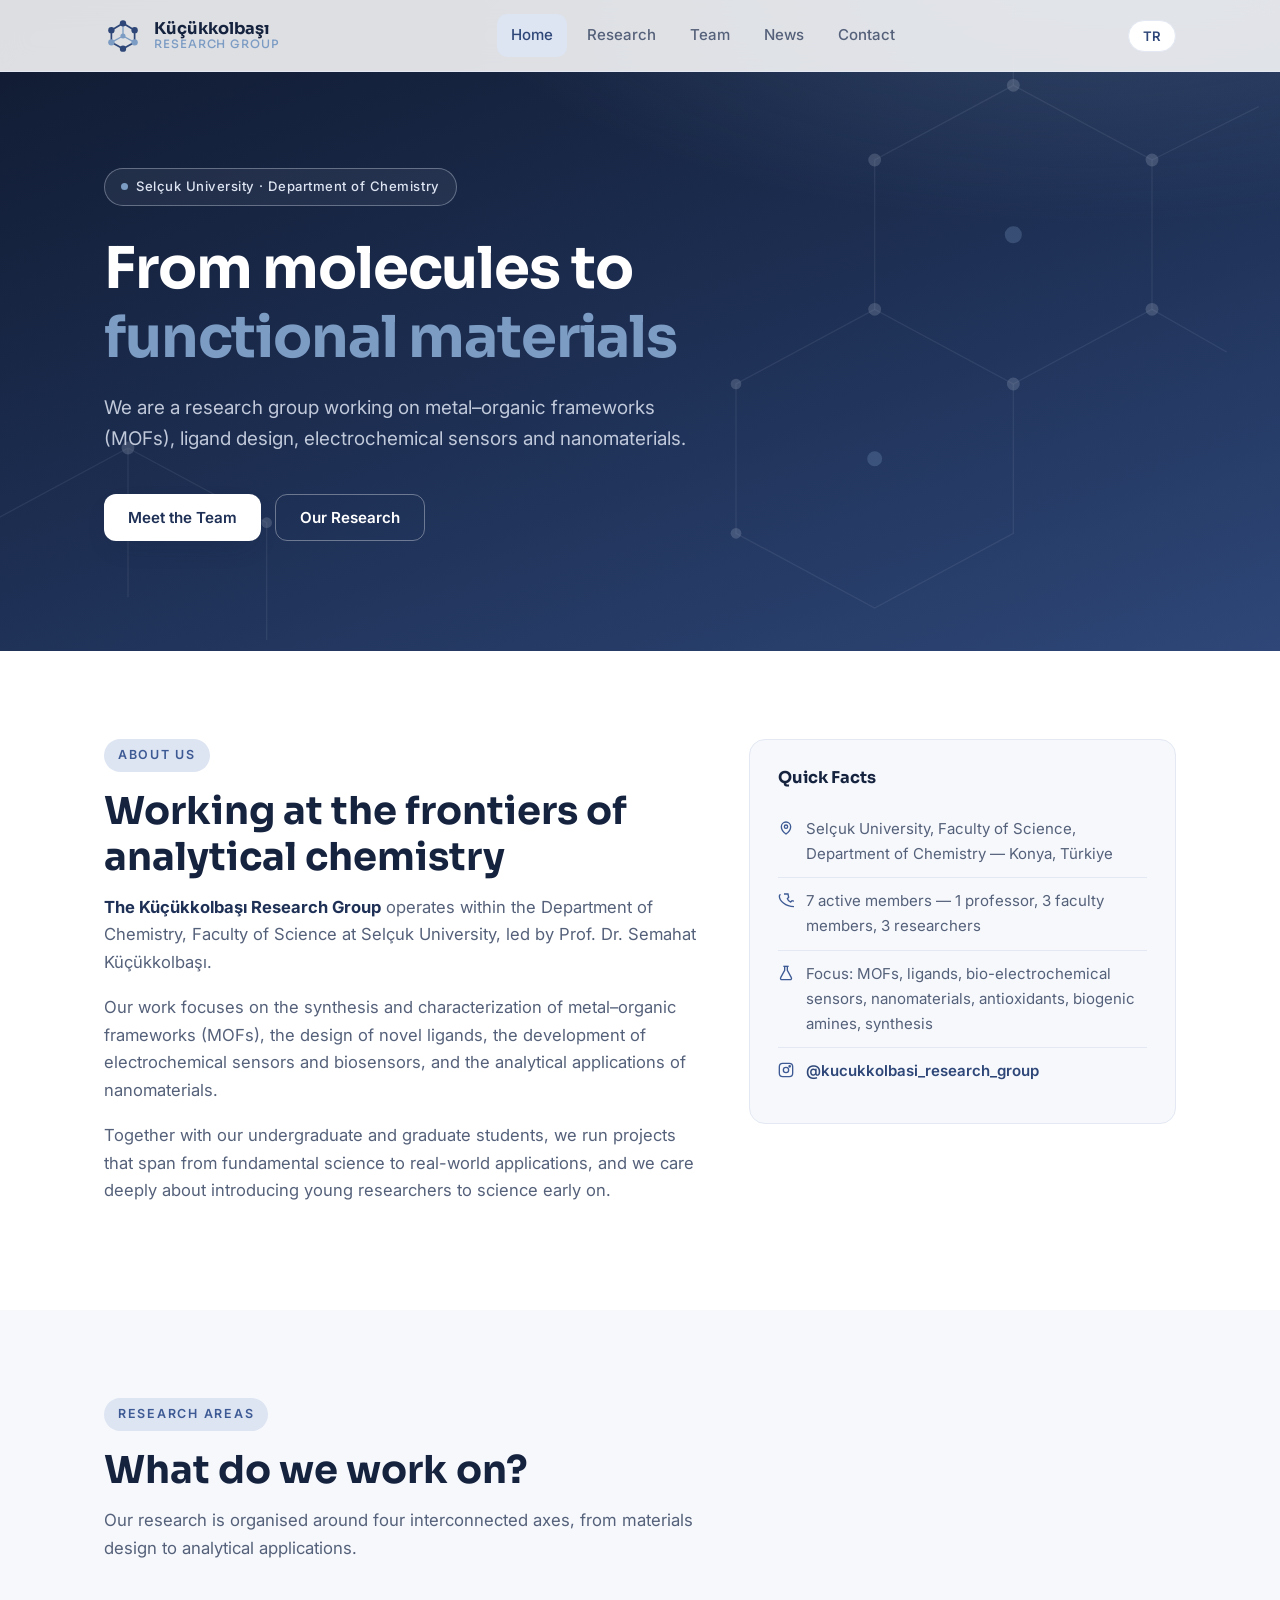
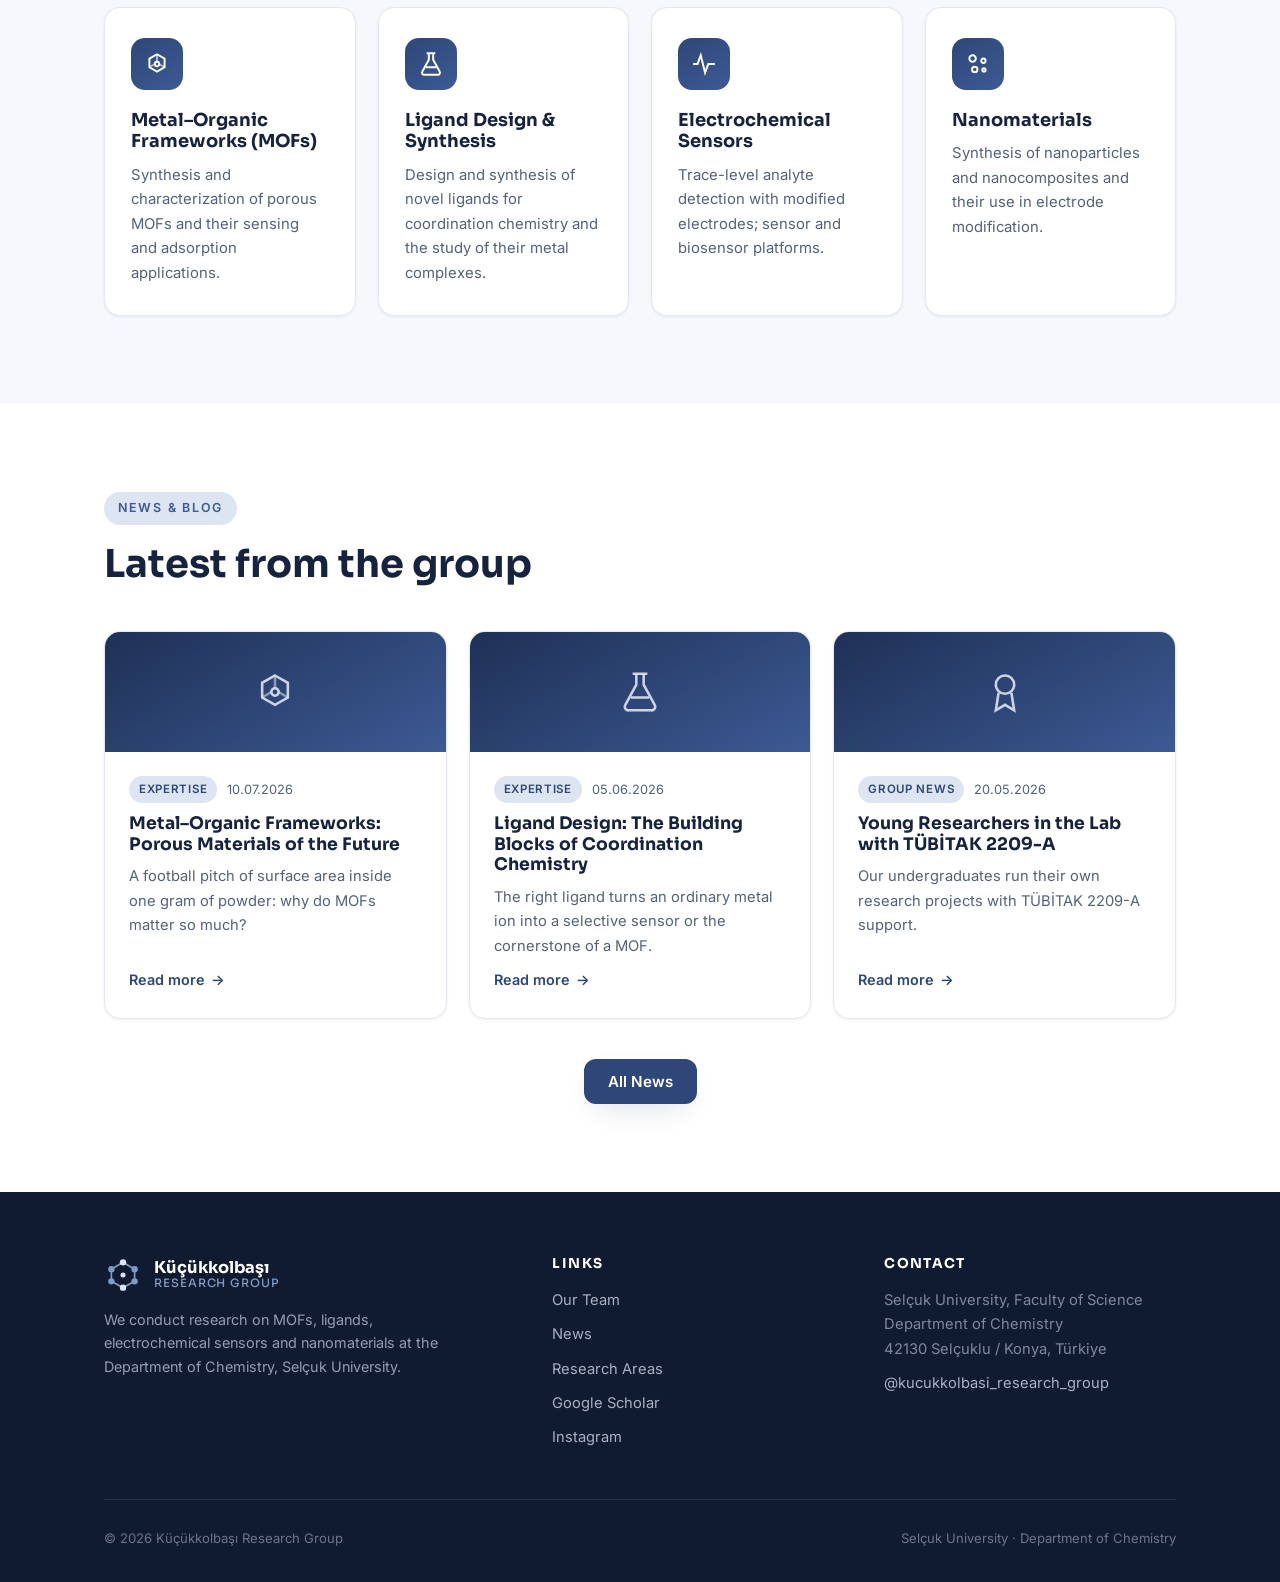
==== index.html @ 821d8e5f "Initial release: bilingual research group website Static TR/EN site for the Kucukkolbasi Research Gr" ====
<!DOCTYPE html>
<html lang="tr" data-lang="tr">
<head>
  <meta charset="UTF-8">
  <meta name="viewport" content="width=device-width, initial-scale=1.0">
  <title>Küçükkolbaşı Research Group — Selçuk Üniversitesi</title>
  <meta name="description" content="Küçükkolbaşı Research Group — Selçuk Üniversitesi Kimya Bölümü. Metal-organik kafesler (MOF), ligand tasarımı, elektrokimyasal sensörler ve nanomalzemeler.">
  <script>
    try {
      var l = localStorage.getItem("krg-lang") ||
              ((navigator.language || "").toLowerCase().indexOf("tr") === 0 ? "tr" : "en");
      document.documentElement.setAttribute("data-lang", l);
      document.documentElement.setAttribute("lang", l);
    } catch (e) {}
  </script>
  <link rel="preconnect" href="https://fonts.googleapis.com">
  <link rel="preconnect" href="https://fonts.gstatic.com" crossorigin>
  <link href="https://fonts.googleapis.com/css2?family=Inter:wght@400;500;600;700&family=Sora:wght@600;700&display=swap" rel="stylesheet">
  <link rel="stylesheet" href="css/style.css">
  <link rel="icon" href="data:image/svg+xml,%3Csvg xmlns='http://www.w3.org/2000/svg' viewBox='0 0 36 36'%3E%3Cpath d='M18 4 30 11v14L18 32 6 25V11Z' fill='%232e4778'/%3E%3Ccircle cx='18' cy='18' r='4' fill='%237c9cc4'/%3E%3C/svg%3E">
</head>
<body>

  <!-- ===================== NAV ===================== -->
  <header class="nav">
    <div class="nav-inner">
      <a class="brand" href="index.html" aria-label="Küçükkolbaşı Research Group">
        <svg width="38" height="38" viewBox="0 0 36 36" fill="none" aria-hidden="true">
          <path d="M18 6 29 12.5V24L18 30 7 24V12.5Z" stroke="#2e4778" stroke-width="1.6"/>
          <path d="M18 18V6M18 18l11 6M18 18 7 24" stroke="#7c9cc4" stroke-width="1.2"/>
          <circle cx="18" cy="6" r="3" fill="#2e4778"/>
          <circle cx="29" cy="12.5" r="3" fill="#2e4778"/>
          <circle cx="29" cy="24" r="3" fill="#7c9cc4"/>
          <circle cx="18" cy="30" r="3" fill="#2e4778"/>
          <circle cx="7" cy="24" r="3" fill="#7c9cc4"/>
          <circle cx="7" cy="12.5" r="3" fill="#2e4778"/>
          <circle cx="18" cy="18" r="2.4" fill="#7c9cc4"/>
        </svg>
        <span class="brand-name">Küçükkolbaşı
          <small><span class="tr">Araştırma Grubu</span><span class="en">Research Group</span></small>
        </span>
      </a>
      <ul class="nav-links">
        <li><a href="index.html" class="active"><span class="tr">Ana Sayfa</span><span class="en">Home</span></a></li>
        <li><a href="index.html#research"><span class="tr">Araştırma</span><span class="en">Research</span></a></li>
        <li><a href="team.html"><span class="tr">Ekibimiz</span><span class="en">Team</span></a></li>
        <li><a href="news.html"><span class="tr">Haberler</span><span class="en">News</span></a></li>
        <li><a href="#contact"><span class="tr">İletişim</span><span class="en">Contact</span></a></li>
      </ul>
      <button class="lang-toggle" aria-label="Change language">EN</button>
      <button class="nav-burger" aria-label="Menu"><span></span><span></span><span></span></button>
    </div>
  </header>

  <!-- ===================== HERO ===================== -->
  <section class="hero" style="padding-bottom: 110px;">
    <svg class="hero-lattice" viewBox="0 0 1200 600" preserveAspectRatio="xMidYMid slice" aria-hidden="true">
      <g stroke="rgba(221,228,242,0.16)" stroke-width="1.2" fill="none">
        <path d="M950 80 1080 150 1080 290 950 360 820 290 820 150Z"/>
        <path d="M820 290 690 360 690 500 820 570 950 500 950 360"/>
        <path d="M1080 290 1150 330"/>
        <path d="M950 80 950 -20M1080 150 1180 100"/>
        <path d="M120 420 250 490 250 630M120 420 120 560M120 420 -10 490"/>
      </g>
      <g fill="rgba(221,228,242,0.35)">
        <circle cx="950" cy="80" r="6"/><circle cx="1080" cy="150" r="6"/>
        <circle cx="1080" cy="290" r="6"/><circle cx="950" cy="360" r="6"/>
        <circle cx="820" cy="150" r="6"/><circle cx="820" cy="290" r="6"/>
        <circle cx="690" cy="360" r="5"/><circle cx="690" cy="500" r="5"/>
        <circle cx="120" cy="420" r="6"/><circle cx="250" cy="490" r="5"/>
      </g>
      <g fill="rgba(124,156,196,0.55)">
        <circle cx="950" cy="220" r="8"/><circle cx="820" cy="430" r="7"/>
      </g>
    </svg>
    <div class="container">
      <span class="hero-badge">
        <span class="tr">Selçuk Üniversitesi · Kimya Bölümü</span>
        <span class="en">Selçuk University · Department of Chemistry</span>
      </span>
      <h1>
        <span class="tr">Moleküllerden <span class="accent">fonksiyonel malzemelere</span></span>
        <span class="en">From molecules to <span class="accent">functional materials</span></span>
      </h1>
      <p class="hero-sub">
        <span class="tr">Metal-organik kafes yapılar (MOF), ligand tasarımı, elektrokimyasal sensörler ve nanomalzemeler üzerine çalışan bir araştırma grubuyuz.</span>
        <span class="en">We are a research group working on metal–organic frameworks (MOFs), ligand design, electrochemical sensors and nanomaterials.</span>
      </p>
      <div class="hero-actions">
        <a class="btn btn-light" href="team.html">
          <span class="tr">Ekibimizle Tanışın</span><span class="en">Meet the Team</span>
        </a>
        <a class="btn btn-ghost" href="#research">
          <span class="tr">Araştırma Alanlarımız</span><span class="en">Our Research</span>
        </a>
      </div>
    </div>
  </section>

  <!-- ===================== ABOUT ===================== -->
  <section id="about">
    <div class="container">
      <div class="about-grid">
        <div class="about-text reveal">
          <span class="section-label"><span class="tr">Hakkımızda</span><span class="en">About Us</span></span>
          <h2 class="section-title">
            <span class="tr">Analitik kimyanın sınırlarında çalışıyoruz</span>
            <span class="en">Working at the frontiers of analytical chemistry</span>
          </h2>
          <p class="tr"><strong>Küçükkolbaşı Araştırma Grubu</strong>, Selçuk Üniversitesi Fen Fakültesi Kimya Bölümü bünyesinde, Prof. Dr. Semahat Küçükkolbaşı liderliğinde faaliyet göstermektedir.</p>
          <p class="en"><strong>The Küçükkolbaşı Research Group</strong> operates within the Department of Chemistry, Faculty of Science at Selçuk University, led by Prof. Dr. Semahat Küçükkolbaşı.</p>
          <p class="tr">Çalışmalarımız; metal-organik kafes yapıların (MOF) sentezi ve karakterizasyonu, yeni ligandların tasarımı, elektrokimyasal sensör ve biyosensör geliştirilmesi ile nanomalzemelerin analitik uygulamaları üzerine yoğunlaşmaktadır.</p>
          <p class="en">Our work focuses on the synthesis and characterization of metal–organic frameworks (MOFs), the design of novel ligands, the development of electrochemical sensors and biosensors, and the analytical applications of nanomaterials.</p>
          <p class="tr">Lisans ve lisansüstü öğrencilerimizle birlikte, temel bilimden gerçek dünya uygulamalarına uzanan projeler yürütüyor; genç araştırmacıların bilimle erken yaşta tanışmasını önemsiyoruz.</p>
          <p class="en">Together with our undergraduate and graduate students, we run projects that span from fundamental science to real-world applications, and we care deeply about introducing young researchers to science early on.</p>
        </div>
        <aside class="fact-card reveal">
          <h3><span class="tr">Kısa Bilgiler</span><span class="en">Quick Facts</span></h3>
          <ul class="fact-list">
            <li>
              <svg width="16" height="16" viewBox="0 0 24 24" fill="none" stroke="currentColor" stroke-width="2"><path d="M12 21s-7-5.1-7-11a7 7 0 0 1 14 0c0 5.9-7 11-7 11Z"/><circle cx="12" cy="10" r="2.5"/></svg>
              <span class="tr">Selçuk Üniversitesi, Fen Fakültesi Kimya Bölümü — Konya</span>
              <span class="en">Selçuk University, Faculty of Science, Department of Chemistry — Konya, Türkiye</span>
            </li>
            <li>
              <svg width="16" height="16" viewBox="0 0 24 24" fill="none" stroke="currentColor" stroke-width="2"><path d="M9 3h6l1 5-2 2c.7 2.3 2.7 4.3 5 5l2-2 5 1v6c0 1-1 2-2 2C11 22 2 13 2 6c0-1 1-2 2-2"/></svg>
              <span class="tr">7 aktif üye — 1 profesör, 3 öğretim elemanı, 3 araştırmacı</span>
              <span class="en">7 active members — 1 professor, 3 faculty members, 3 researchers</span>
            </li>
            <li>
              <svg width="16" height="16" viewBox="0 0 24 24" fill="none" stroke="currentColor" stroke-width="2"><path d="M10 2v6L4 19a2 2 0 0 0 2 3h12a2 2 0 0 0 2-3L14 8V2"/><path d="M8 2h8"/></svg>
              <span class="tr">Odak: MOF'lar, ligandlar, biyo-elektrokimyasal sensörler, nanomalzemeler, antioksidanlar, biyojen aminler, sentez</span>
              <span class="en">Focus: MOFs, ligands, bio-electrochemical sensors, nanomaterials, antioxidants, biogenic amines, synthesis</span>
            </li>
            <li>
              <svg width="16" height="16" viewBox="0 0 24 24" fill="none" stroke="currentColor" stroke-width="2"><rect x="2" y="2" width="20" height="20" rx="5"/><circle cx="12" cy="12" r="4"/><circle cx="17.5" cy="6.5" r="1"/></svg>
              <a href="https://www.instagram.com/kucukkolbasi_research_group/" target="_blank" rel="noopener">@kucukkolbasi_research_group</a>
            </li>
          </ul>
        </aside>
      </div>
    </div>
  </section>

  <!-- ===================== RESEARCH ===================== -->
  <section id="research" class="bg-soft">
    <div class="container">
      <span class="section-label"><span class="tr">Araştırma Alanları</span><span class="en">Research Areas</span></span>
      <h2 class="section-title">
        <span class="tr">Neler üzerine çalışıyoruz?</span>
        <span class="en">What do we work on?</span>
      </h2>
      <p class="section-intro">
        <span class="tr">Malzeme tasarımından analitik uygulamalara uzanan, birbirini besleyen dört ana araştırma eksenimiz var.</span>
        <span class="en">Our research is organised around four interconnected axes, from materials design to analytical applications.</span>
      </p>
      <div class="card-grid">
        <div class="research-card reveal">
          <div class="research-icon">
            <svg width="26" height="26" viewBox="0 0 24 24" fill="none" stroke="currentColor" stroke-width="1.8"><path d="M12 3 19 7v8l-7 4-7-4V7Z"/><circle cx="12" cy="12" r="2"/><path d="M12 10V3M14 12l5 3M10 12l-5 3" stroke-opacity="0.6"/></svg>
          </div>
          <h3><span class="tr">Metal-Organik Kafesler (MOF)</span><span class="en">Metal–Organic Frameworks (MOFs)</span></h3>
          <p>
            <span class="tr">Gözenekli MOF yapılarının sentezi, karakterizasyonu ve sensör ile adsorpsiyon uygulamaları.</span>
            <span class="en">Synthesis and characterization of porous MOFs and their sensing and adsorption applications.</span>
          </p>
        </div>
        <div class="research-card reveal">
          <div class="research-icon">
            <svg width="26" height="26" viewBox="0 0 24 24" fill="none" stroke="currentColor" stroke-width="1.8"><path d="M10 2v6L4 19a2 2 0 0 0 2 3h12a2 2 0 0 0 2-3L14 8V2"/><path d="M8 2h8M7 15h10"/></svg>
          </div>
          <h3><span class="tr">Ligand Tasarımı ve Sentezi</span><span class="en">Ligand Design &amp; Synthesis</span></h3>
          <p>
            <span class="tr">Koordinasyon kimyası için yeni ligandların tasarımı, sentezi ve metal komplekslerinin incelenmesi.</span>
            <span class="en">Design and synthesis of novel ligands for coordination chemistry and the study of their metal complexes.</span>
          </p>
        </div>
        <div class="research-card reveal">
          <div class="research-icon">
            <svg width="26" height="26" viewBox="0 0 24 24" fill="none" stroke="currentColor" stroke-width="1.8"><path d="M2 12h4l3-8 4 16 3-8h6"/></svg>
          </div>
          <h3><span class="tr">Elektrokimyasal Sensörler</span><span class="en">Electrochemical Sensors</span></h3>
          <p>
            <span class="tr">Modifiye elektrotlarla eser düzeyde analit tayini; sensör ve biyosensör platformları.</span>
            <span class="en">Trace-level analyte detection with modified electrodes; sensor and biosensor platforms.</span>
          </p>
        </div>
        <div class="research-card reveal">
          <div class="research-icon">
            <svg width="26" height="26" viewBox="0 0 24 24" fill="none" stroke="currentColor" stroke-width="1.8"><circle cx="7" cy="7" r="3"/><circle cx="17" cy="9" r="2"/><circle cx="9" cy="17" r="2.5"/><circle cx="17.5" cy="17.5" r="1.5"/></svg>
          </div>
          <h3><span class="tr">Nanomalzemeler</span><span class="en">Nanomaterials</span></h3>
          <p>
            <span class="tr">Nanopartiküller ve nanokompozitlerin sentezi ile elektrot modifikasyonunda kullanımı.</span>
            <span class="en">Synthesis of nanoparticles and nanocomposites and their use in electrode modification.</span>
          </p>
        </div>
      </div>
    </div>
  </section>

  <!-- ===================== NEWS ===================== -->
  <section id="news">
    <div class="container">
      <span class="section-label"><span class="tr">Haberler &amp; Blog</span><span class="en">News &amp; Blog</span></span>
      <h2 class="section-title">
        <span class="tr">Gruptan son gelişmeler</span>
        <span class="en">Latest from the group</span>
      </h2>
      <div class="news-grid">
        <article class="news-card reveal">
          <div class="news-card-banner">
            <svg width="44" height="44" viewBox="0 0 24 24" fill="none" stroke="currentColor" stroke-width="1.4"><path d="M12 3 19 7v8l-7 4-7-4V7Z"/><circle cx="12" cy="12" r="2"/><path d="M12 10V3M14 12l5 3M10 12l-5 3" stroke-opacity="0.6"/></svg>
          </div>
          <div class="news-card-body">
            <div class="news-meta">
              <span class="chip"><span class="tr">Uzmanlık</span><span class="en">Expertise</span></span>
              <time datetime="2026-07-10">10.07.2026</time>
            </div>
            <h3><a href="news/mof-nedir.html">
              <span class="tr">Metal-Organik Kafesler: Geleceğin Gözenekli Malzemeleri</span>
              <span class="en">Metal–Organic Frameworks: Porous Materials of the Future</span>
            </a></h3>
            <p>
              <span class="tr">Bir gram tozun içinde bir futbol sahası kadar yüzey alanı: MOF'lar neden bu kadar önemli?</span>
              <span class="en">A football pitch of surface area inside one gram of powder: why do MOFs matter so much?</span>
            </p>
            <a class="news-more" href="news/mof-nedir.html"><span class="tr">Devamını oku</span><span class="en">Read more</span> →</a>
          </div>
        </article>
        <article class="news-card reveal">
          <div class="news-card-banner">
            <svg width="44" height="44" viewBox="0 0 24 24" fill="none" stroke="currentColor" stroke-width="1.4"><path d="M10 2v6L4 19a2 2 0 0 0 2 3h12a2 2 0 0 0 2-3L14 8V2"/><path d="M8 2h8M7 15h10"/></svg>
          </div>
          <div class="news-card-body">
            <div class="news-meta">
              <span class="chip"><span class="tr">Uzmanlık</span><span class="en">Expertise</span></span>
              <time datetime="2026-06-05">05.06.2026</time>
            </div>
            <h3><a href="news/ligand-tasarimi.html">
              <span class="tr">Ligand Tasarımı: Koordinasyon Kimyasının Yapı Taşları</span>
              <span class="en">Ligand Design: The Building Blocks of Coordination Chemistry</span>
            </a></h3>
            <p>
              <span class="tr">Doğru ligand, sıradan bir metal iyonunu seçici bir sensöre ya da bir MOF'un köşe taşına dönüştürür.</span>
              <span class="en">The right ligand turns an ordinary metal ion into a selective sensor or the cornerstone of a MOF.</span>
            </p>
            <a class="news-more" href="news/ligand-tasarimi.html"><span class="tr">Devamını oku</span><span class="en">Read more</span> →</a>
          </div>
        </article>
        <article class="news-card reveal">
          <div class="news-card-banner">
            <svg width="44" height="44" viewBox="0 0 24 24" fill="none" stroke="currentColor" stroke-width="1.4"><circle cx="12" cy="8" r="5"/><path d="M8.5 12.5 7 22l5-3 5 3-1.5-9.5"/></svg>
          </div>
          <div class="news-card-body">
            <div class="news-meta">
              <span class="chip"><span class="tr">Grup Haberleri</span><span class="en">Group News</span></span>
              <time datetime="2026-05-20">20.05.2026</time>
            </div>
            <h3><a href="news/tubitak-2209a.html">
              <span class="tr">TÜBİTAK 2209-A ile Genç Araştırmacılar Laboratuvarda</span>
              <span class="en">Young Researchers in the Lab with TÜBİTAK 2209-A</span>
            </a></h3>
            <p>
              <span class="tr">Lisans öğrencilerimiz TÜBİTAK 2209-A destekleriyle kendi araştırma projelerini yürütüyor.</span>
              <span class="en">Our undergraduates run their own research projects with TÜBİTAK 2209-A support.</span>
            </p>
            <a class="news-more" href="news/tubitak-2209a.html"><span class="tr">Devamını oku</span><span class="en">Read more</span> →</a>
          </div>
        </article>
      </div>
      <div class="section-foot">
        <a class="btn btn-primary" href="news.html">
          <span class="tr">Tüm Haberler</span><span class="en">All News</span>
        </a>
      </div>
    </div>
  </section>

  <!-- ===================== FOOTER ===================== -->
  <footer class="footer" id="contact">
    <div class="container">
      <div class="footer-grid">
        <div>
          <a class="brand" href="index.html">
            <svg width="38" height="38" viewBox="0 0 36 36" fill="none" aria-hidden="true">
              <path d="M18 6 29 12.5V24L18 30 7 24V12.5Z" stroke="#7c9cc4" stroke-width="1.6"/>
              <circle cx="18" cy="6" r="3" fill="#dde4f2"/>
              <circle cx="29" cy="12.5" r="3" fill="#7c9cc4"/>
              <circle cx="29" cy="24" r="3" fill="#7c9cc4"/>
              <circle cx="18" cy="30" r="3" fill="#dde4f2"/>
              <circle cx="7" cy="24" r="3" fill="#7c9cc4"/>
              <circle cx="7" cy="12.5" r="3" fill="#7c9cc4"/>
              <circle cx="18" cy="18" r="2.4" fill="#dde4f2"/>
            </svg>
            <span class="brand-name">Küçükkolbaşı
              <small><span class="tr">Araştırma Grubu</span><span class="en">Research Group</span></small>
            </span>
          </a>
          <p>
            <span class="tr">Selçuk Üniversitesi Kimya Bölümü'nde MOF'lar, ligandlar, elektrokimyasal sensörler ve nanomalzemeler üzerine araştırmalar yürütüyoruz.</span>
            <span class="en">We conduct research on MOFs, ligands, electrochemical sensors and nanomaterials at the Department of Chemistry, Selçuk University.</span>
          </p>
        </div>
        <div>
          <h4><span class="tr">Bağlantılar</span><span class="en">Links</span></h4>
          <ul class="footer-list">
            <li><a href="team.html"><span class="tr">Ekibimiz</span><span class="en">Our Team</span></a></li>
            <li><a href="news.html"><span class="tr">Haberler</span><span class="en">News</span></a></li>
            <li><a href="index.html#research"><span class="tr">Araştırma Alanları</span><span class="en">Research Areas</span></a></li>
            <li><a href="https://scholar.google.com/citations?user=sWPpHgcAAAAJ" target="_blank" rel="noopener">Google Scholar</a></li>
            <li><a href="https://www.instagram.com/kucukkolbasi_research_group/" target="_blank" rel="noopener">Instagram</a></li>
          </ul>
        </div>
        <div>
          <h4><span class="tr">İletişim</span><span class="en">Contact</span></h4>
          <ul class="footer-list">
            <li class="muted">
              <span class="tr">Selçuk Üniversitesi, Fen Fakültesi<br>Kimya Bölümü<br>42130 Selçuklu / Konya</span>
              <span class="en">Selçuk University, Faculty of Science<br>Department of Chemistry<br>42130 Selçuklu / Konya, Türkiye</span>
            </li>
            <li><a href="https://www.instagram.com/kucukkolbasi_research_group/" target="_blank" rel="noopener">@kucukkolbasi_research_group</a></li>
          </ul>
        </div>
      </div>
      <div class="footer-bottom">
        <span>© <span data-year>2026</span> Küçükkolbaşı Research Group</span>
        <span><span class="tr">Selçuk Üniversitesi · Kimya Bölümü</span><span class="en">Selçuk University · Department of Chemistry</span></span>
      </div>
    </div>
  </footer>

  <script src="js/main.js"></script>
</body>
</html>
---- css/style.css ----
/* ============================================================
   Küçükkolbaşı Research Group — site stylesheet
   Brand: deep navy on white (from Instagram logo), steel-blue accents
   ============================================================ */

:root {
  --navy-950: #101a30;
  --navy-900: #16233f;
  --navy-800: #1e3055;
  --navy-700: #2e4778;   /* primary brand (logo) */
  --navy-600: #3d5a94;
  --steel:    #7c9cc4;
  --mist:     #dde4f2;
  --paper:    #f6f8fc;
  --white:    #ffffff;
  --ink:      #1c2536;
  --ink-soft: #55617a;
  --line:     #e3e8f2;

  --font-head: "Sora", "Segoe UI", sans-serif;
  --font-body: "Inter", "Segoe UI", sans-serif;

  --radius: 16px;
  --shadow-sm: 0 1px 3px rgba(22, 35, 63, 0.08);
  --shadow-md: 0 10px 30px -12px rgba(22, 35, 63, 0.22);
  --shadow-lg: 0 24px 60px -20px rgba(22, 35, 63, 0.35);
  --nav-h: 72px;
}

* { margin: 0; padding: 0; box-sizing: border-box; }

html { scroll-behavior: smooth; scroll-padding-top: calc(var(--nav-h) + 16px); }

body {
  font-family: var(--font-body);
  color: var(--ink);
  background: var(--white);
  line-height: 1.65;
  -webkit-font-smoothing: antialiased;
}

/* ---- language toggle: only one language visible at a time ---- */
html[data-lang="tr"] .en { display: none !important; }
html[data-lang="en"] .tr { display: none !important; }

img { max-width: 100%; display: block; }
a { color: var(--navy-700); text-decoration: none; }

h1, h2, h3, h4 { font-family: var(--font-head); line-height: 1.2; color: var(--navy-900); }

.container { max-width: 1120px; margin: 0 auto; padding: 0 24px; }

section { padding: 88px 0; }

.section-label {
  display: inline-block;
  font-size: 0.78rem;
  font-weight: 600;
  letter-spacing: 0.14em;
  text-transform: uppercase;
  color: var(--navy-600);
  background: var(--mist);
  border-radius: 999px;
  padding: 6px 14px;
  margin-bottom: 16px;
}

.section-title { font-size: clamp(1.7rem, 3.4vw, 2.4rem); margin-bottom: 14px; }
.section-intro { color: var(--ink-soft); max-width: 640px; font-size: 1.05rem; }

/* ============================ NAV ============================ */
.nav {
  position: fixed; top: 0; left: 0; right: 0; z-index: 100;
  height: var(--nav-h);
  background: rgba(255, 255, 255, 0.86);
  backdrop-filter: blur(14px);
  -webkit-backdrop-filter: blur(14px);
  border-bottom: 1px solid var(--line);
}

.nav-inner {
  max-width: 1120px; margin: 0 auto; padding: 0 24px;
  height: 100%;
  display: flex; align-items: center; justify-content: space-between; gap: 16px;
}

.brand { display: flex; align-items: center; gap: 12px; }
.brand svg { flex-shrink: 0; }
.brand-name {
  font-family: var(--font-head);
  font-weight: 700; font-size: 1.02rem; color: var(--navy-900);
  line-height: 1.15;
}
.brand-name small {
  display: block; font-weight: 500; font-size: 0.72rem;
  letter-spacing: 0.08em; color: var(--steel); text-transform: uppercase;
}

.nav-links { display: flex; align-items: center; gap: 6px; list-style: none; }
.nav-links a {
  display: block; padding: 9px 14px; border-radius: 10px;
  font-size: 0.94rem; font-weight: 500; color: var(--ink-soft);
  transition: color 0.15s, background 0.15s;
}
.nav-links a:hover { color: var(--navy-700); background: var(--paper); }
.nav-links a.active { color: var(--navy-700); background: var(--mist); }

.lang-toggle {
  border: 1.5px solid var(--line);
  background: var(--white);
  border-radius: 999px;
  font: 600 0.82rem var(--font-body);
  color: var(--navy-700);
  padding: 7px 14px;
  cursor: pointer;
  transition: border-color 0.15s, background 0.15s;
}
.lang-toggle:hover { border-color: var(--steel); background: var(--paper); }

.nav-burger {
  display: none;
  border: none; background: none; cursor: pointer; padding: 8px;
}
.nav-burger span {
  display: block; width: 22px; height: 2px; background: var(--navy-900);
  margin: 5px 0; border-radius: 2px; transition: transform 0.2s, opacity 0.2s;
}

@media (max-width: 820px) {
  .nav-burger { display: block; }
  .nav-links {
    position: fixed; top: var(--nav-h); left: 0; right: 0;
    flex-direction: column; align-items: stretch; gap: 2px;
    background: var(--white); border-bottom: 1px solid var(--line);
    padding: 12px 20px 18px;
    box-shadow: var(--shadow-md);
    display: none;
  }
  .nav-links.open { display: flex; }
  body.nav-open .nav-burger span:nth-child(1) { transform: translateY(7px) rotate(45deg); }
  body.nav-open .nav-burger span:nth-child(2) { opacity: 0; }
  body.nav-open .nav-burger span:nth-child(3) { transform: translateY(-7px) rotate(-45deg); }
}

/* ============================ HERO =========================== */
.hero {
  position: relative;
  padding: calc(var(--nav-h) + 96px) 0 110px;
  background:
    radial-gradient(1100px 480px at 85% -10%, rgba(124, 156, 196, 0.28), transparent 60%),
    linear-gradient(160deg, var(--navy-950) 0%, var(--navy-800) 55%, var(--navy-700) 100%);
  color: var(--white);
  overflow: hidden;
}

.hero-lattice {
  position: absolute; inset: 0;
  pointer-events: none; opacity: 0.5;
}

.hero .container { position: relative; }

.hero-badge {
  display: inline-flex; align-items: center; gap: 8px;
  font-size: 0.82rem; font-weight: 500; letter-spacing: 0.04em;
  color: var(--mist);
  border: 1px solid rgba(221, 228, 242, 0.35);
  border-radius: 999px; padding: 7px 16px; margin-bottom: 28px;
  background: rgba(255, 255, 255, 0.06);
}
.hero-badge::before {
  content: ""; width: 7px; height: 7px; border-radius: 50%;
  background: var(--steel);
}

.hero h1 {
  color: var(--white);
  font-size: clamp(2.2rem, 5.2vw, 3.6rem);
  letter-spacing: -0.02em;
  max-width: 760px;
  margin-bottom: 20px;
}
.hero h1 .accent { color: var(--steel); }

.hero-sub {
  font-size: clamp(1rem, 1.8vw, 1.18rem);
  color: rgba(221, 228, 242, 0.85);
  max-width: 620px;
  margin-bottom: 40px;
}

.hero-actions { display: flex; flex-wrap: wrap; gap: 14px; }

.btn {
  display: inline-flex; align-items: center; gap: 8px;
  font: 600 0.95rem var(--font-body);
  border-radius: 12px; padding: 13px 24px;
  transition: transform 0.15s, box-shadow 0.15s, background 0.15s;
  cursor: pointer; border: none;
}
.btn:hover { transform: translateY(-2px); }
.btn-light { background: var(--white); color: var(--navy-800); box-shadow: var(--shadow-md); }
.btn-light:hover { box-shadow: var(--shadow-lg); }
.btn-ghost { background: transparent; color: var(--white); border: 1.5px solid rgba(255, 255, 255, 0.35); }
.btn-ghost:hover { background: rgba(255, 255, 255, 0.08); }
.btn-primary { background: var(--navy-700); color: var(--white); box-shadow: var(--shadow-md); }
.btn-primary:hover { background: var(--navy-600); }

/* ======================= PAGE HERO (inner pages) ============= */
.page-hero {
  padding: calc(var(--nav-h) + 64px) 0 56px;
  background:
    radial-gradient(900px 380px at 90% -20%, rgba(124, 156, 196, 0.25), transparent 60%),
    linear-gradient(160deg, var(--navy-950), var(--navy-700));
  color: var(--white);
  position: relative; overflow: hidden;
}
.page-hero h1 { color: var(--white); font-size: clamp(1.9rem, 4vw, 2.8rem); margin-bottom: 12px; }
.page-hero p { color: rgba(221, 228, 242, 0.85); max-width: 620px; font-size: 1.05rem; }

/* ========================= ABOUT ============================= */
.about-grid {
  display: grid; grid-template-columns: 1.4fr 1fr; gap: 48px;
  align-items: start;
}
.about-text p { color: var(--ink-soft); font-size: 1.04rem; margin-bottom: 18px; }
.about-text strong { color: var(--navy-800); }

.fact-card {
  background: var(--paper);
  border: 1px solid var(--line);
  border-radius: var(--radius);
  padding: 28px;
}
.fact-card h3 { font-size: 1.02rem; margin-bottom: 18px; }
.fact-list { list-style: none; }
.fact-list li {
  display: flex; gap: 12px; align-items: flex-start;
  padding: 11px 0; border-bottom: 1px solid var(--line);
  font-size: 0.94rem; color: var(--ink-soft);
}
.fact-list li:last-child { border-bottom: none; }
.fact-list svg { flex-shrink: 0; margin-top: 3px; color: var(--navy-600); }
.fact-list a { font-weight: 600; }

@media (max-width: 820px) {
  .about-grid { grid-template-columns: 1fr; gap: 32px; }
}

/* ====================== RESEARCH CARDS ======================= */
.bg-soft { background: var(--paper); }

.card-grid {
  display: grid; grid-template-columns: repeat(auto-fit, minmax(240px, 1fr));
  gap: 22px; margin-top: 44px;
}

.research-card {
  background: var(--white);
  border: 1px solid var(--line);
  border-radius: var(--radius);
  padding: 30px 26px;
  box-shadow: var(--shadow-sm);
  transition: transform 0.2s, box-shadow 0.2s;
}
.research-card:hover { transform: translateY(-4px); box-shadow: var(--shadow-md); }

.research-icon {
  width: 52px; height: 52px; border-radius: 14px;
  display: grid; place-items: center;
  background: linear-gradient(145deg, var(--navy-700), var(--navy-600));
  color: var(--white);
  margin-bottom: 20px;
}

.research-card h3 { font-size: 1.12rem; margin-bottom: 10px; }
.research-card p { font-size: 0.93rem; color: var(--ink-soft); }

/* ========================= NEWS ============================== */
.news-grid {
  display: grid; grid-template-columns: repeat(auto-fit, minmax(280px, 1fr));
  gap: 22px; margin-top: 44px;
}

.news-card {
  background: var(--white);
  border: 1px solid var(--line);
  border-radius: var(--radius);
  overflow: hidden;
  box-shadow: var(--shadow-sm);
  transition: transform 0.2s, box-shadow 0.2s;
  display: flex; flex-direction: column;
}
.news-card:hover { transform: translateY(-4px); box-shadow: var(--shadow-md); }

.news-card-banner {
  height: 120px;
  background: linear-gradient(150deg, var(--navy-800), var(--navy-600));
  display: grid; place-items: center;
  color: rgba(221, 228, 242, 0.9);
}

.news-card-body { padding: 24px 24px 26px; display: flex; flex-direction: column; gap: 10px; flex: 1; }

.news-meta { display: flex; align-items: center; gap: 10px; font-size: 0.8rem; color: var(--ink-soft); }

.chip {
  display: inline-block;
  font-size: 0.72rem; font-weight: 600; letter-spacing: 0.06em; text-transform: uppercase;
  color: var(--navy-700); background: var(--mist);
  padding: 4px 10px; border-radius: 999px;
}

.news-card h3 { font-size: 1.08rem; }
.news-card h3 a { color: var(--navy-900); }
.news-card h3 a:hover { color: var(--navy-600); }
.news-card p { font-size: 0.92rem; color: var(--ink-soft); flex: 1; }

.news-more {
  font-size: 0.9rem; font-weight: 600; color: var(--navy-700);
  display: inline-flex; align-items: center; gap: 6px;
}

.section-foot { margin-top: 40px; text-align: center; }

/* ========================= TEAM ============================== */
.lead-card {
  display: grid; grid-template-columns: auto 1fr; gap: 36px;
  background: linear-gradient(150deg, var(--navy-900), var(--navy-700));
  border-radius: 22px;
  padding: 40px;
  color: var(--white);
  box-shadow: var(--shadow-lg);
  margin-bottom: 56px;
  align-items: center;
}
.lead-card h3 { color: var(--white); font-size: 1.5rem; margin-bottom: 4px; }
.lead-role { color: var(--steel); font-weight: 600; font-size: 0.95rem; margin-bottom: 16px; }
.lead-card p { color: rgba(221, 228, 242, 0.88); font-size: 0.98rem; max-width: 640px; }
.lead-links { margin-top: 20px; display: flex; flex-wrap: wrap; gap: 12px; }
.lead-links a {
  display: inline-flex; align-items: center; gap: 8px;
  font-size: 0.88rem; font-weight: 600; color: var(--white);
  border: 1px solid rgba(255, 255, 255, 0.35);
  border-radius: 10px; padding: 9px 16px;
  transition: background 0.15s;
}
.lead-links a:hover { background: rgba(255, 255, 255, 0.1); }

.avatar {
  width: 150px; height: 150px; border-radius: 50%;
  display: grid; place-items: center;
  font: 700 2.4rem var(--font-head);
  background: linear-gradient(145deg, var(--steel), var(--mist));
  color: var(--navy-800);
  border: 4px solid rgba(255, 255, 255, 0.25);
  overflow: hidden;
}
.avatar img { width: 100%; height: 100%; object-fit: cover; }

.member-grid {
  display: grid; grid-template-columns: repeat(auto-fit, minmax(240px, 1fr));
  gap: 22px;
}

.member-card {
  background: var(--white);
  border: 1px solid var(--line);
  border-radius: var(--radius);
  padding: 34px 26px 30px;
  text-align: center;
  box-shadow: var(--shadow-sm);
  transition: transform 0.2s, box-shadow 0.2s;
}
.member-card:hover { transform: translateY(-4px); box-shadow: var(--shadow-md); }

.member-card .avatar {
  width: 96px; height: 96px; margin: 0 auto 18px;
  font-size: 1.6rem;
  background: linear-gradient(145deg, var(--mist), #eef2fa);
  color: var(--navy-700);
  border: 3px solid var(--mist);
}

.member-card h3 { font-size: 1.06rem; margin-bottom: 4px; }
.member-role { font-size: 0.86rem; font-weight: 600; color: var(--navy-600); }

@media (max-width: 720px) {
  .lead-card { grid-template-columns: 1fr; text-align: center; justify-items: center; padding: 32px 24px; }
  .lead-links { justify-content: center; }
}

/* ======================== ARTICLE ============================ */
.article { max-width: 760px; margin: 0 auto; padding: 64px 24px 96px; }
.article-head { margin-bottom: 40px; }
.article-head .news-meta { margin-bottom: 16px; }
.article h1 { font-size: clamp(1.7rem, 3.6vw, 2.5rem); margin-bottom: 8px; }
.article-body h2 { font-size: 1.35rem; margin: 38px 0 14px; }
.article-body p { color: var(--ink-soft); font-size: 1.02rem; margin-bottom: 18px; }
.article-body ul { margin: 0 0 18px 22px; color: var(--ink-soft); }
.article-body li { margin-bottom: 8px; }

.article-quote {
  border-left: 4px solid var(--navy-600);
  background: var(--paper);
  border-radius: 0 12px 12px 0;
  padding: 20px 24px;
  margin: 28px 0;
  font-size: 1.02rem; color: var(--navy-800); font-style: italic;
}

.article-back {
  display: inline-flex; align-items: center; gap: 8px;
  font-weight: 600; font-size: 0.92rem;
  margin-top: 40px;
}

/* ========================= FOOTER ============================ */
.footer {
  background: var(--navy-950);
  color: var(--mist);
  padding: 64px 0 32px;
}

.footer-grid {
  display: grid; grid-template-columns: 1.4fr 1fr 1fr; gap: 40px;
  padding-bottom: 40px;
  border-bottom: 1px solid rgba(221, 228, 242, 0.12);
}

.footer .brand-name { color: var(--white); }
.footer .brand-name small { color: var(--steel); }
.footer p { font-size: 0.9rem; color: rgba(221, 228, 242, 0.65); margin-top: 14px; max-width: 340px; }

.footer h4 {
  color: var(--white); font-size: 0.85rem; letter-spacing: 0.1em;
  text-transform: uppercase; margin-bottom: 16px;
}

.footer-list { list-style: none; }
.footer-list li { margin-bottom: 10px; font-size: 0.92rem; }
.footer-list a { color: rgba(221, 228, 242, 0.75); transition: color 0.15s; }
.footer-list a:hover { color: var(--white); }
.footer-list .muted { color: rgba(221, 228, 242, 0.55); }

.footer-bottom {
  padding-top: 28px;
  display: flex; flex-wrap: wrap; justify-content: space-between; gap: 12px;
  font-size: 0.82rem; color: rgba(221, 228, 242, 0.45);
}

@media (max-width: 820px) {
  .footer-grid { grid-template-columns: 1fr; gap: 32px; }
}

/* ==================== SCROLL REVEAL ========================== */
.reveal { opacity: 0; transform: translateY(22px); transition: opacity 0.6s ease, transform 0.6s ease; }
.reveal.visible { opacity: 1; transform: none; }

@media (prefers-reduced-motion: reduce) {
  .reveal { opacity: 1; transform: none; transition: none; }
  html { scroll-behavior: auto; }
}
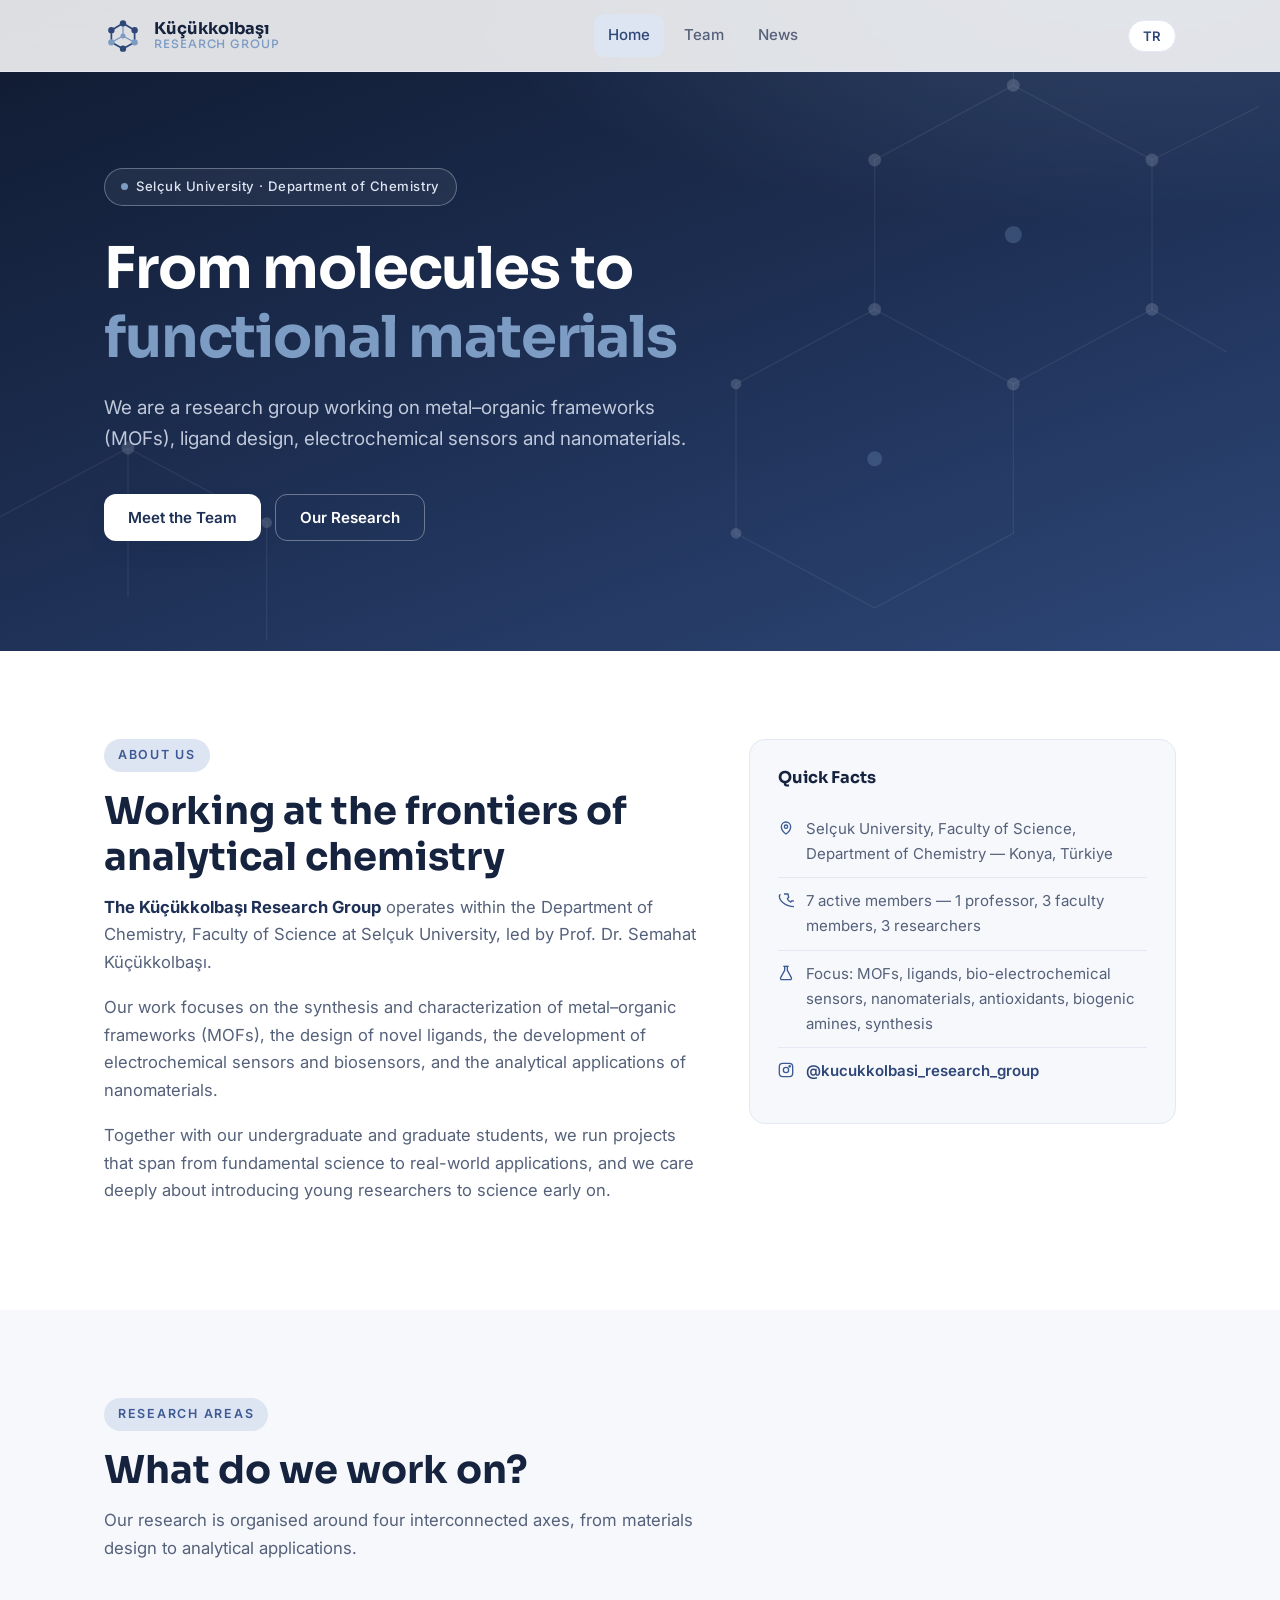
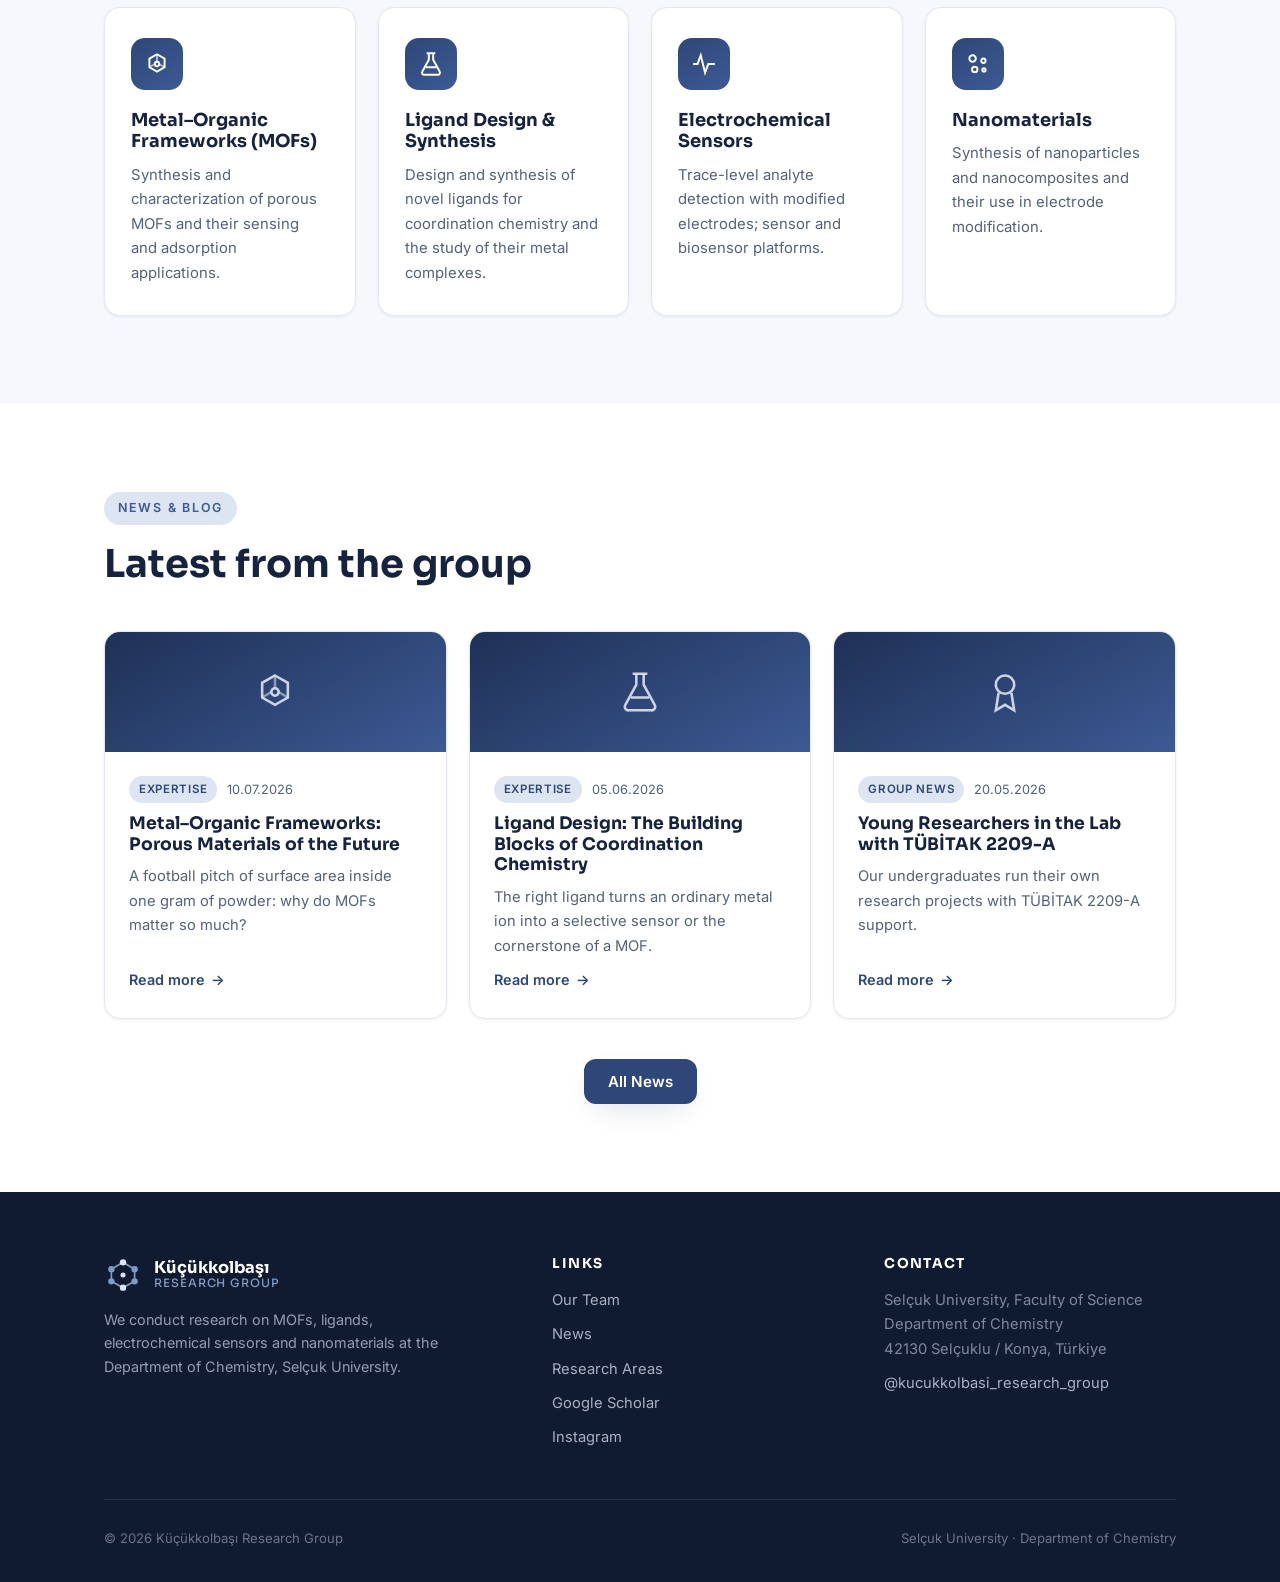
==== commit 943c0232: "Team photos, simplified nav, visual editor v2 - Wire teamimages/ photos into all member cards (Emadu" ====
--- a/index.html
+++ b/index.html
@@ -42,10 +42,8 @@
       </a>
       <ul class="nav-links">
         <li><a href="index.html" class="active"><span class="tr">Ana Sayfa</span><span class="en">Home</span></a></li>
-        <li><a href="index.html#research"><span class="tr">Araştırma</span><span class="en">Research</span></a></li>
         <li><a href="team.html"><span class="tr">Ekibimiz</span><span class="en">Team</span></a></li>
         <li><a href="news.html"><span class="tr">Haberler</span><span class="en">News</span></a></li>
-        <li><a href="#contact"><span class="tr">İletişim</span><span class="en">Contact</span></a></li>
       </ul>
       <button class="lang-toggle" aria-label="Change language">EN</button>
       <button class="nav-burger" aria-label="Menu"><span></span><span></span><span></span></button>
